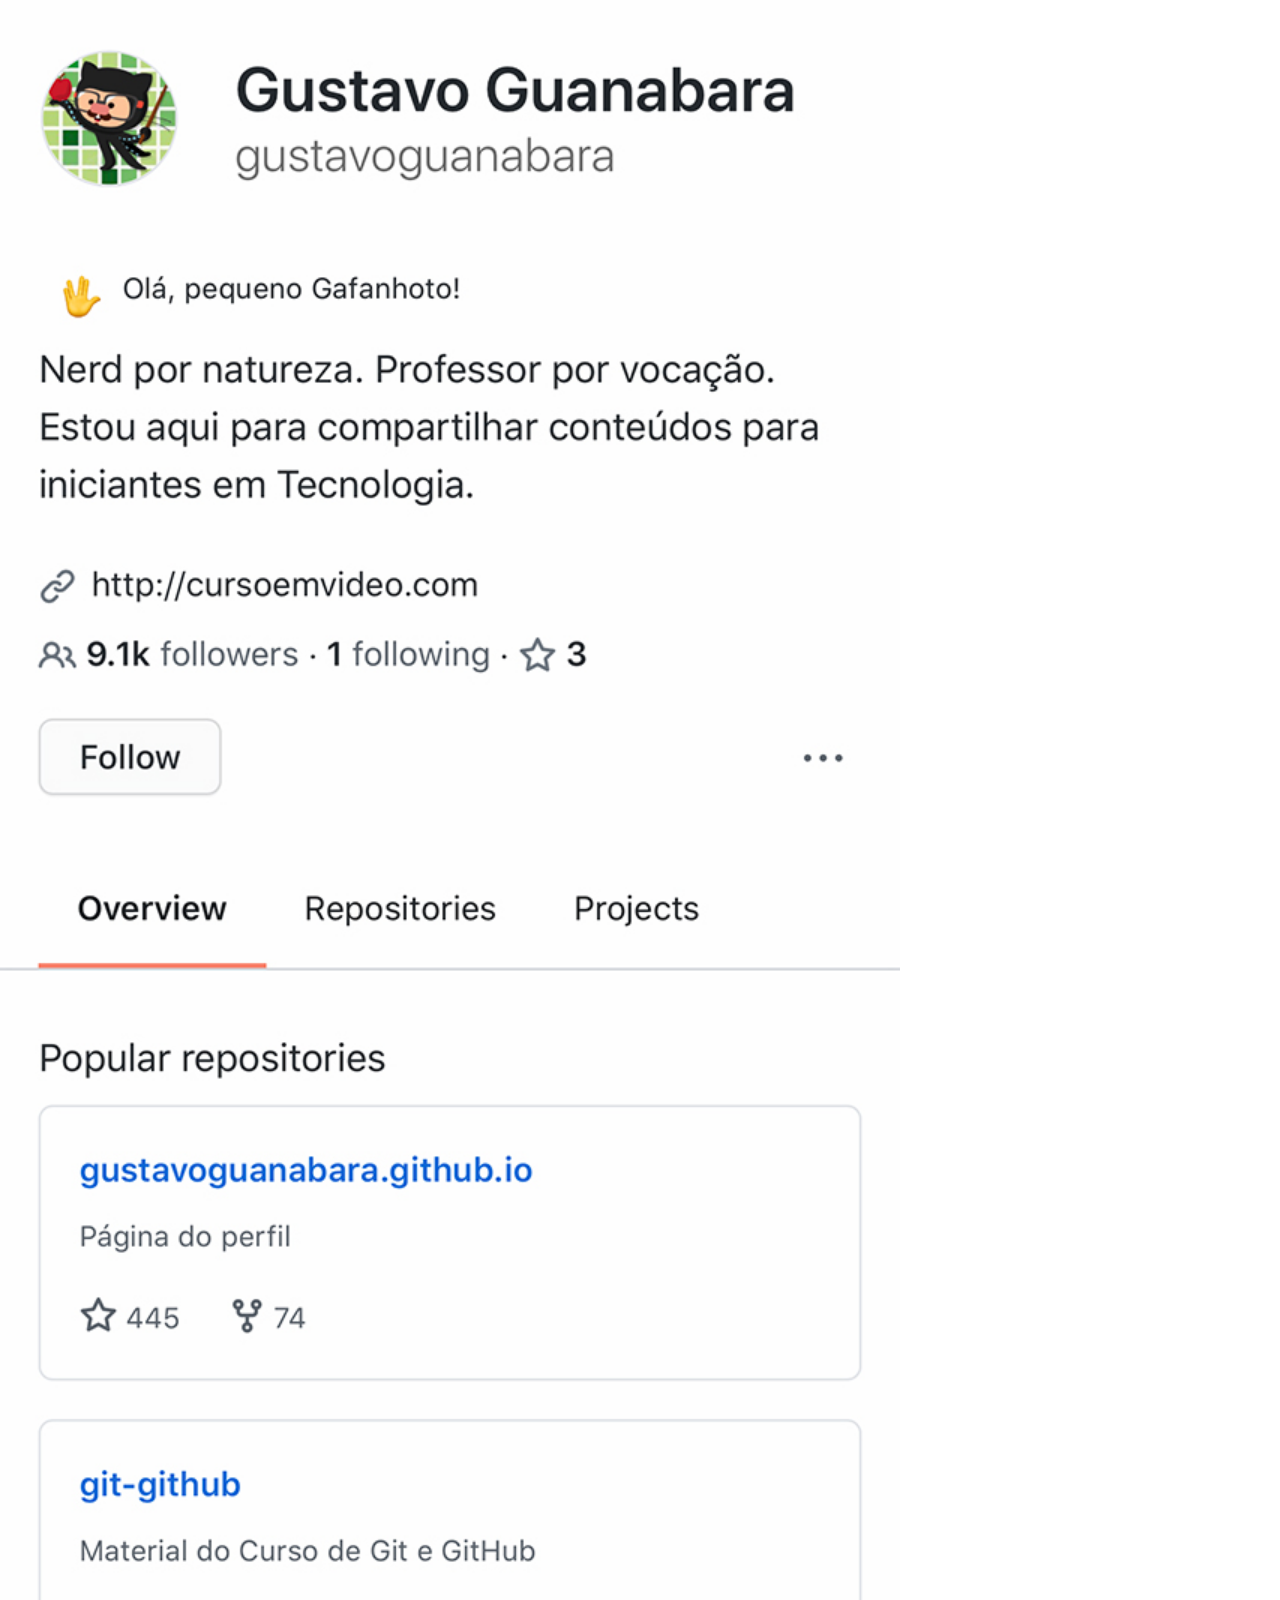
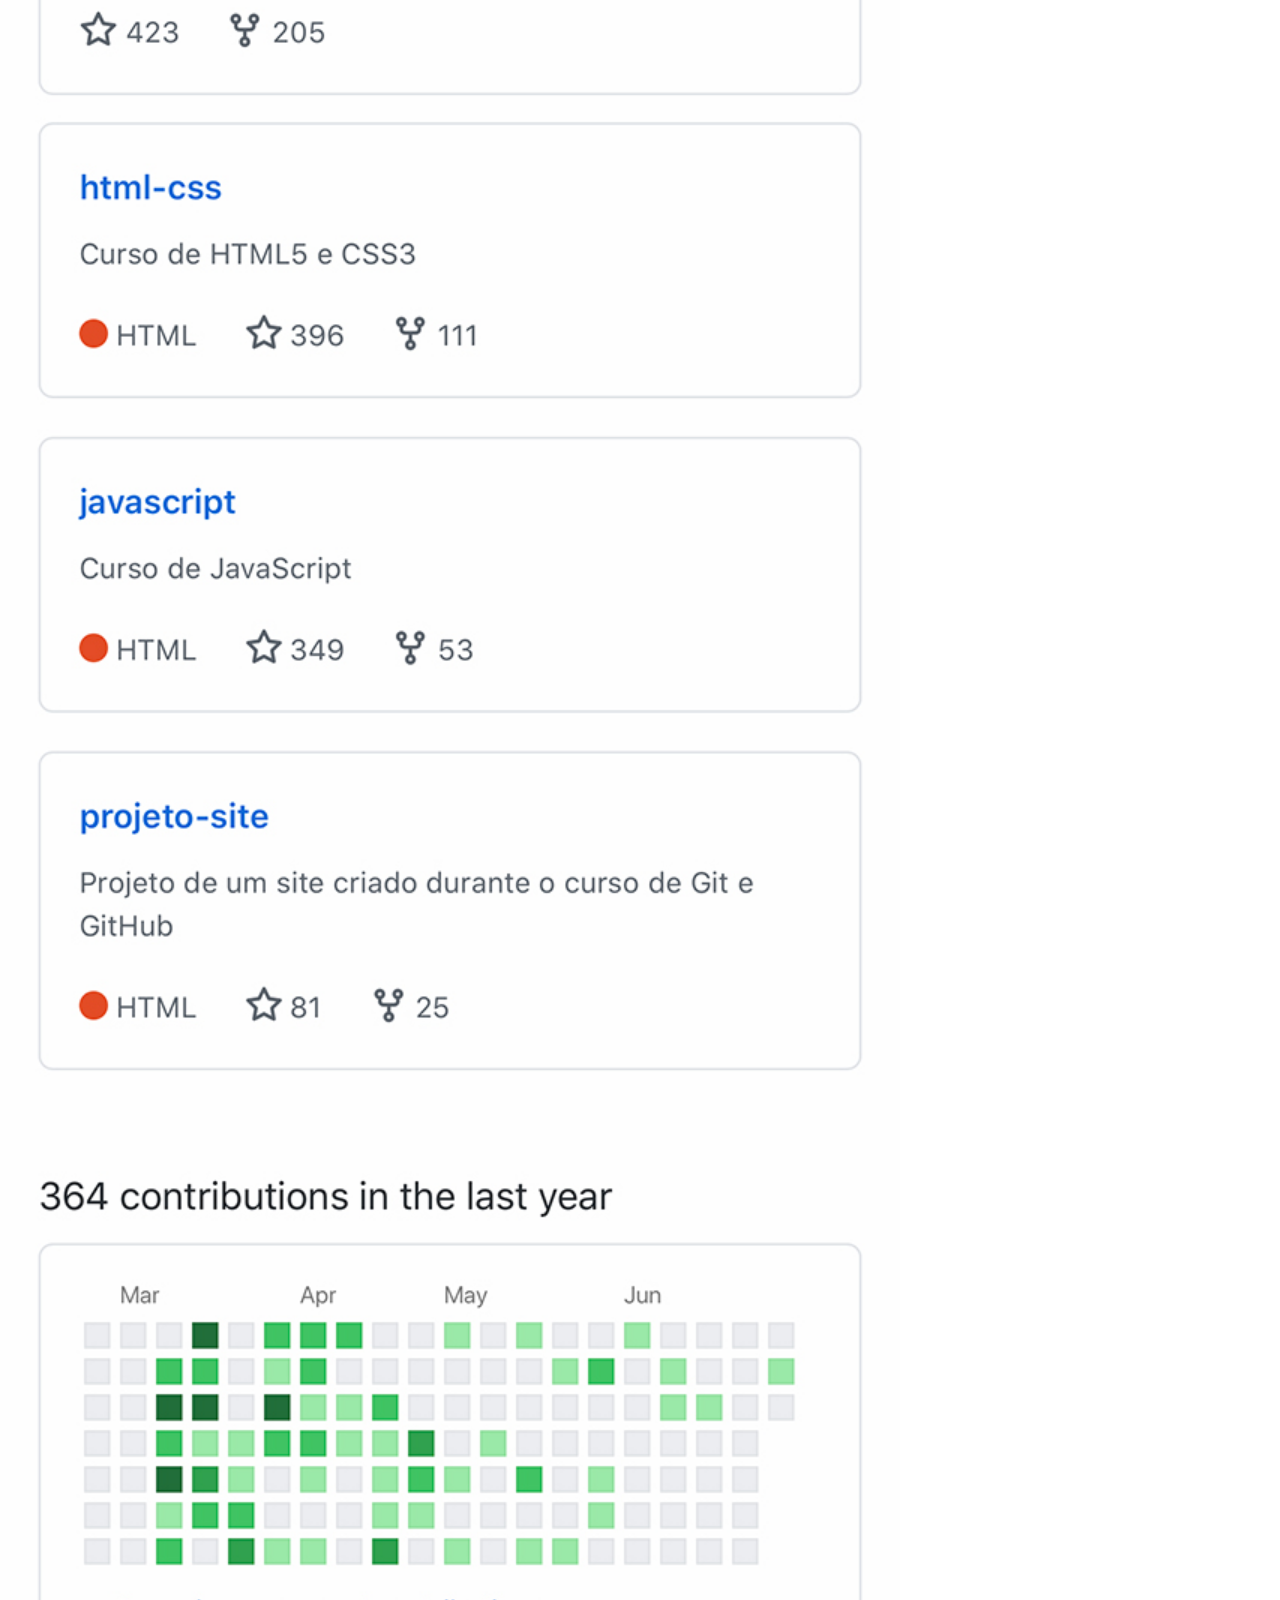
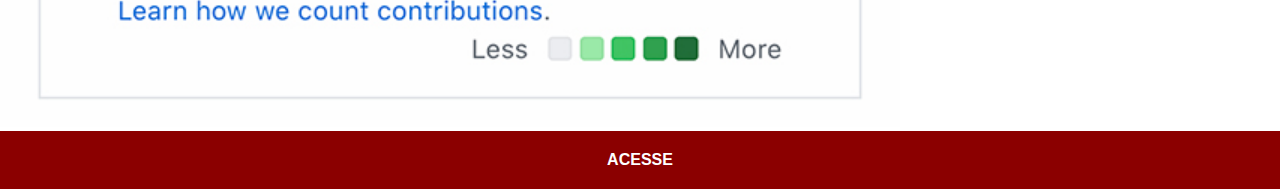
==== github.html @ 55d63fd1 "Mod 4 aula 4" ====
<!DOCTYPE html>
<html lang="pt-br">
<head>
    <meta charset="UTF-8">
    <meta http-equiv="X-UA-Compatible" content="IE=edge">
    <meta name="viewport" content="width=device-width, initial-scale=1.0">
    <title>GuitHub</title>

    <link rel="stylesheet" href="estilos/social.css">
</head>
<body>

    <img src="imagens/tela-github.jpg" alt="GuitHub">
    <a href="https://github.com/IsaiasAndreTI" target="_blank"> ACESSE</a>
    
</body>
</html>
---- estilos/social.css ----
@charset "UTF-8";


        *{
            margin: 0px;
            padding: 0px;
            font-family: Arial, Helvetica, sans-serif;

        }

        ::-webkit-scrollbar{
            width: 0px;
            height: 0px;
        }

        img{
            width: 100vh;

        }

        a{
            display: block;
            background-color: darkred;
            color: white;
            padding: 20px;
            text-align: center;
            font-weight: bolder;
            text-decoration: none;            

        }

        a:hover{
            background-color: red;

        }
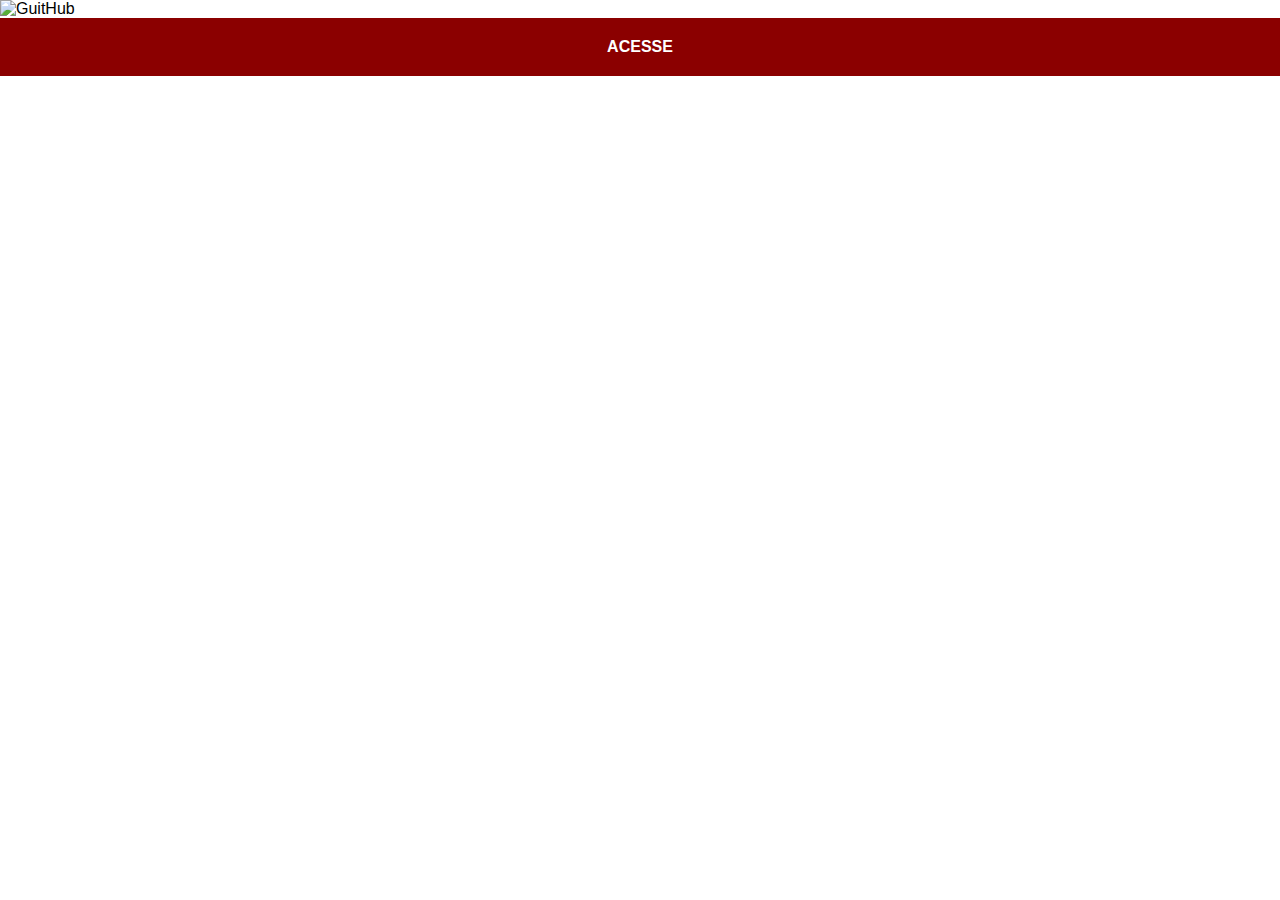
==== commit 55c329bc: "atualizando" ====
--- a/github.html
+++ b/github.html
@@ -10,7 +10,7 @@
 </head>
 <body>
 
-    <img src="imagens/tela-github.jpg" alt="GuitHub">
+    <img src="imagens/tela-github.jp'g" alt="GuitHub">
     <a href="https://github.com/IsaiasAndreTI" target="_blank"> ACESSE</a>
     
 </body>
--- a/estilos/social.css
+++ b/estilos/social.css
@@ -14,9 +14,13 @@
         }
 
         img{
-            width: 100vh;
+            width: 100vw;
 
         }
+
+        
+
+     
 
         a{
             display: block;
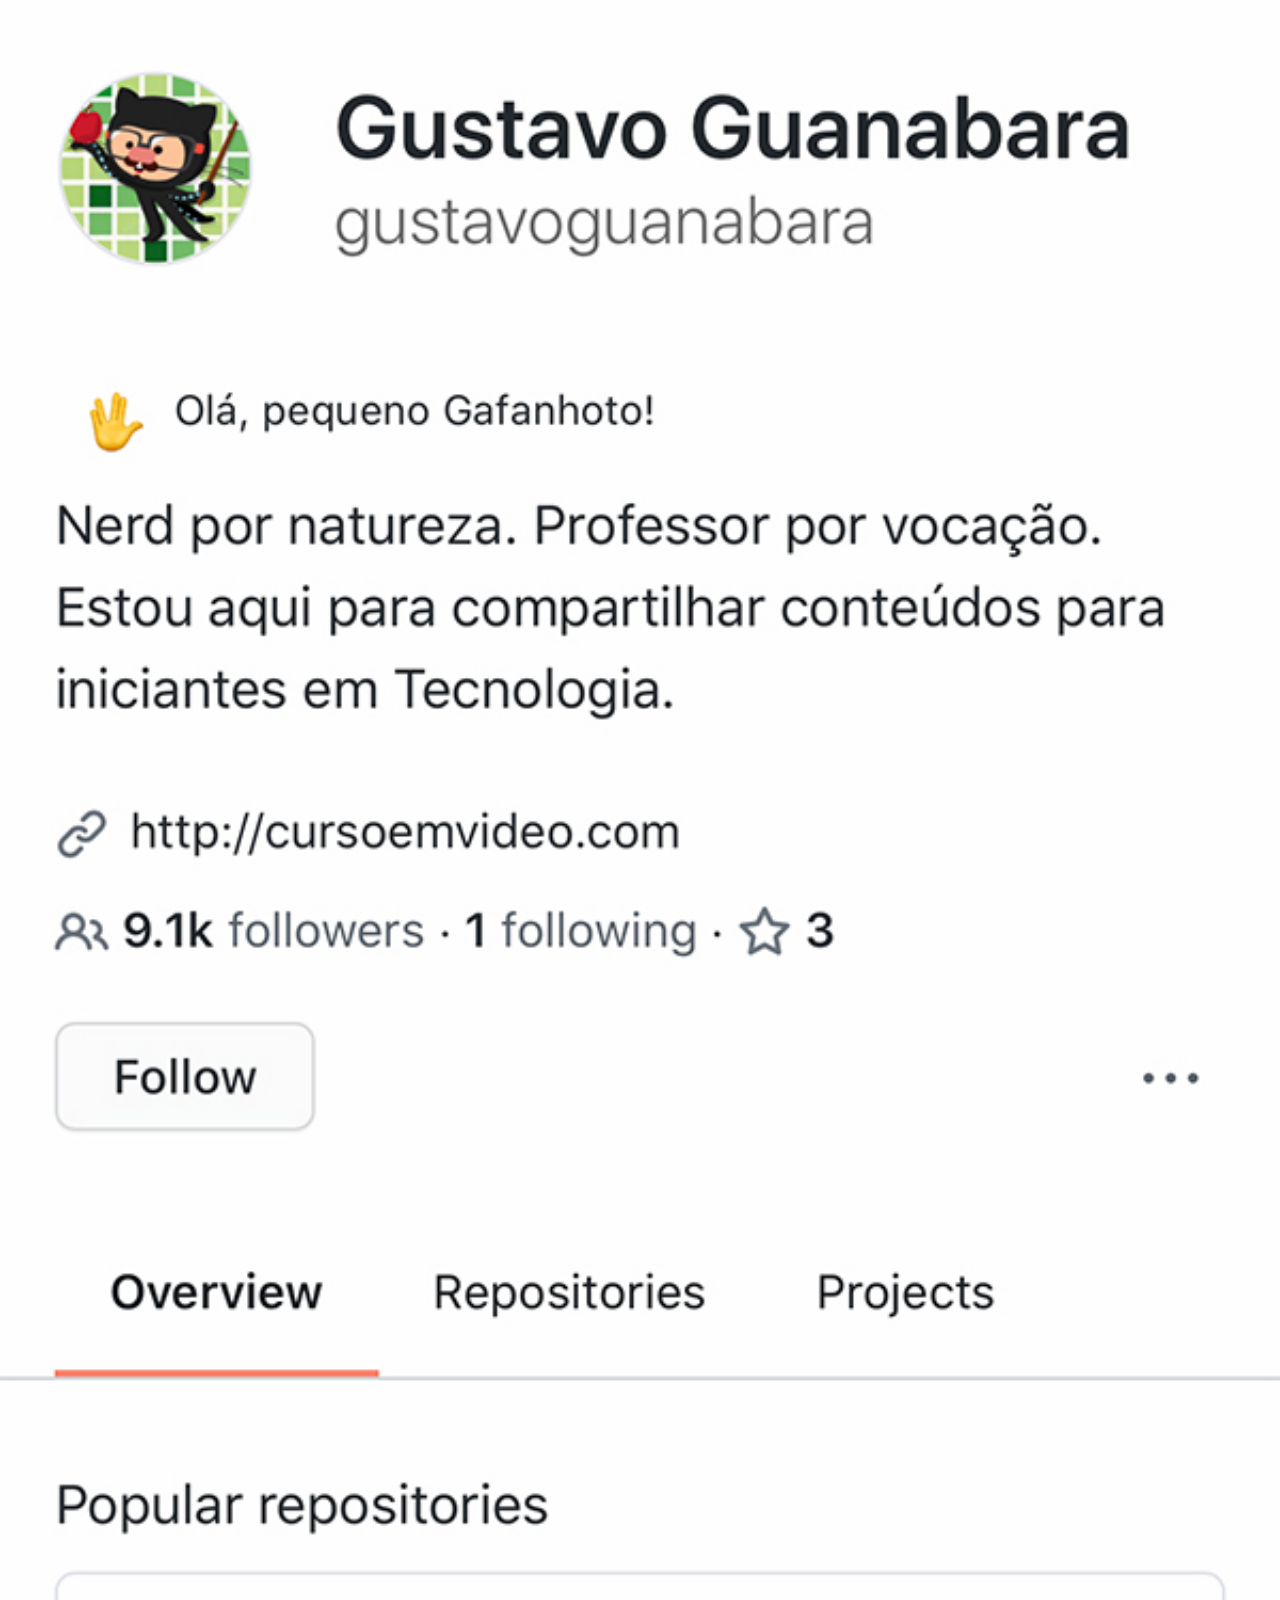
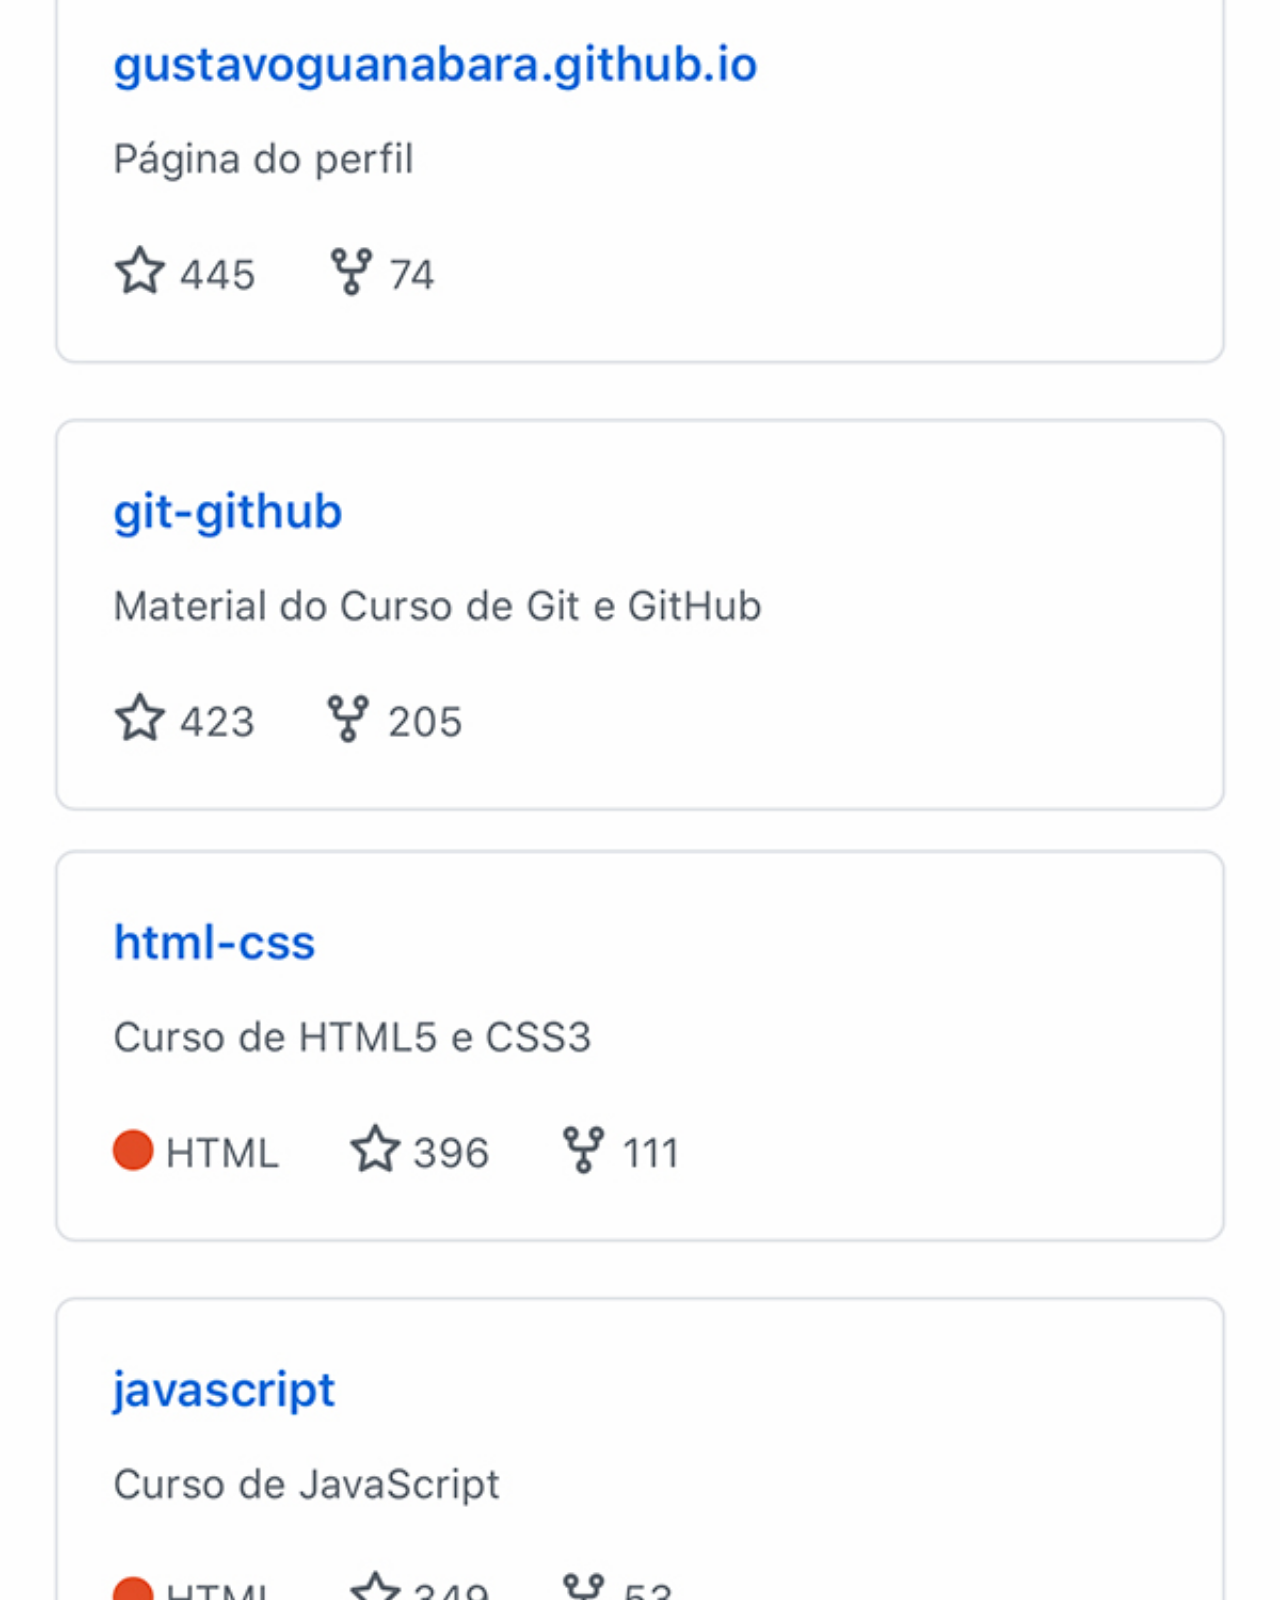
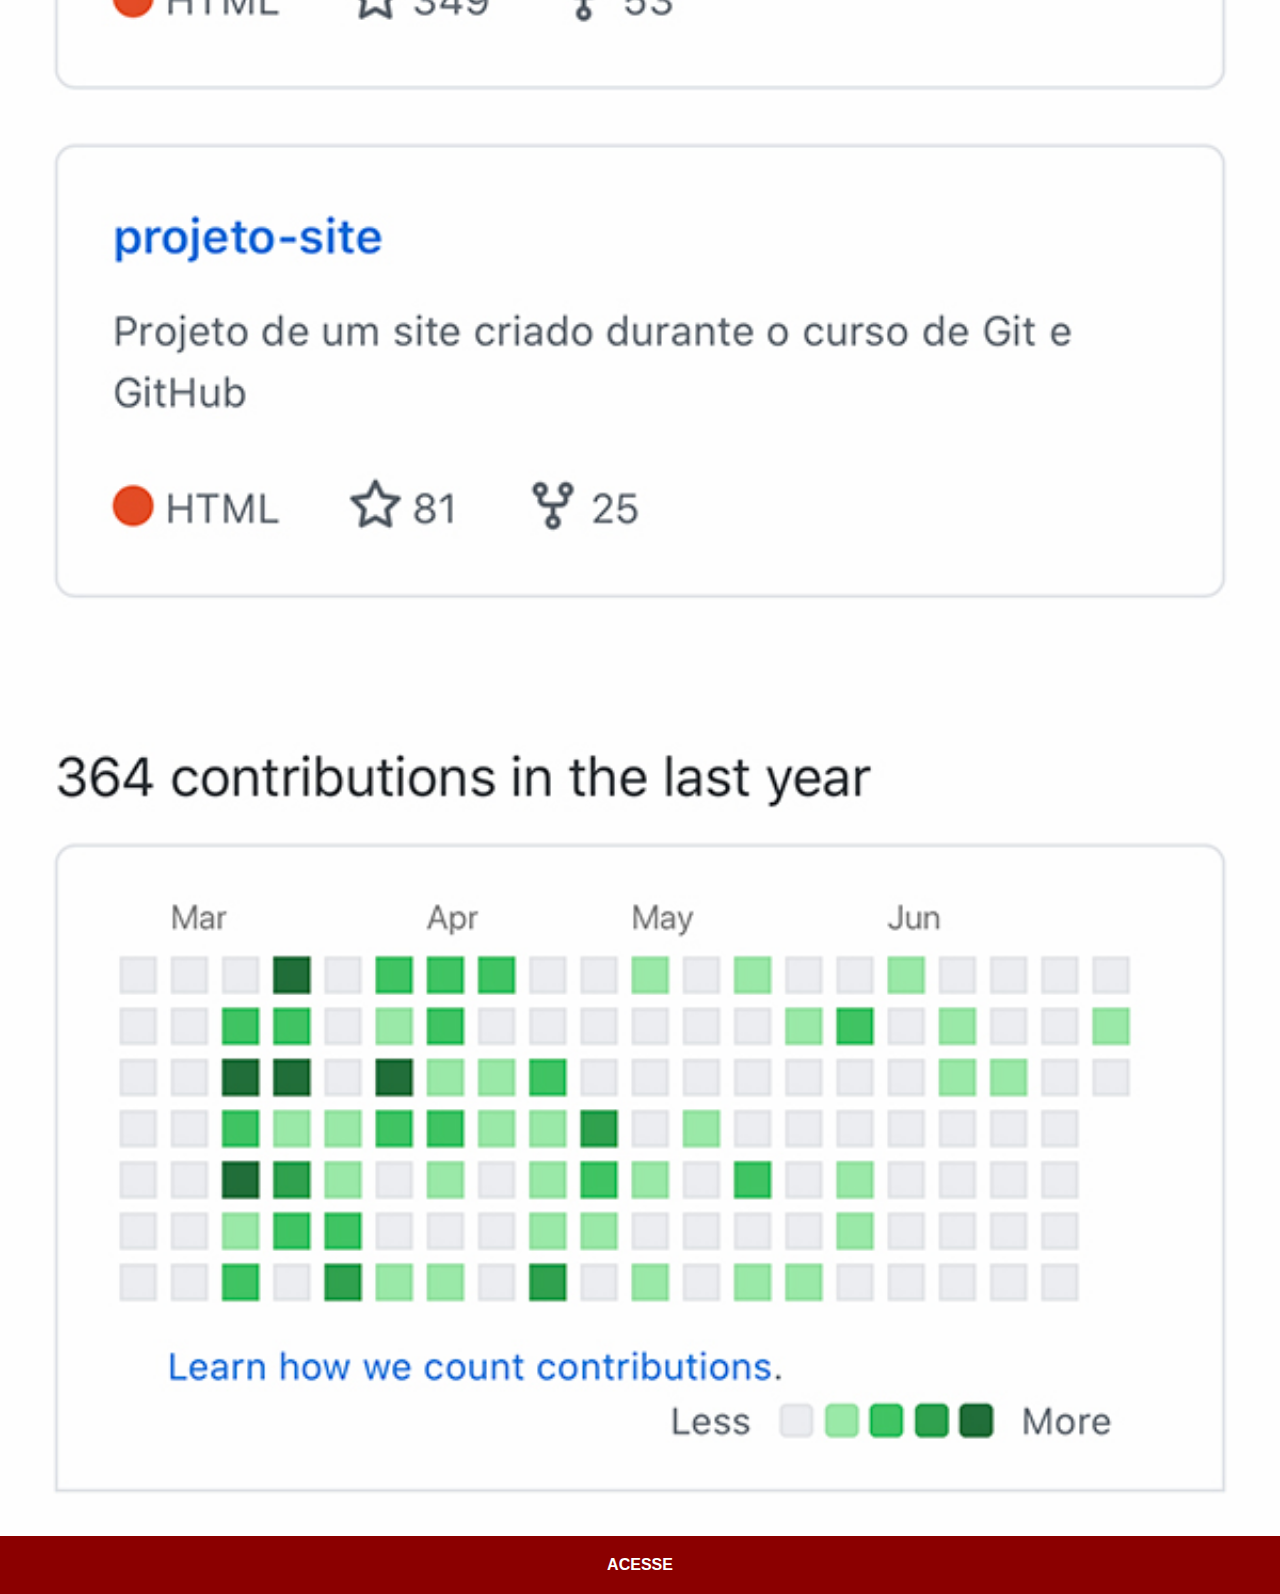
==== commit 37780cdc: "ajustando a img do git" ====
--- a/github.html
+++ b/github.html
@@ -10,7 +10,7 @@
 </head>
 <body>
 
-    <img src="imagens/tela-github.jp'g" alt="GuitHub">
+    <img src="imagens/tela-github.jpg" alt="GuitHub">
     <a href="https://github.com/IsaiasAndreTI" target="_blank"> ACESSE</a>
     
 </body>
